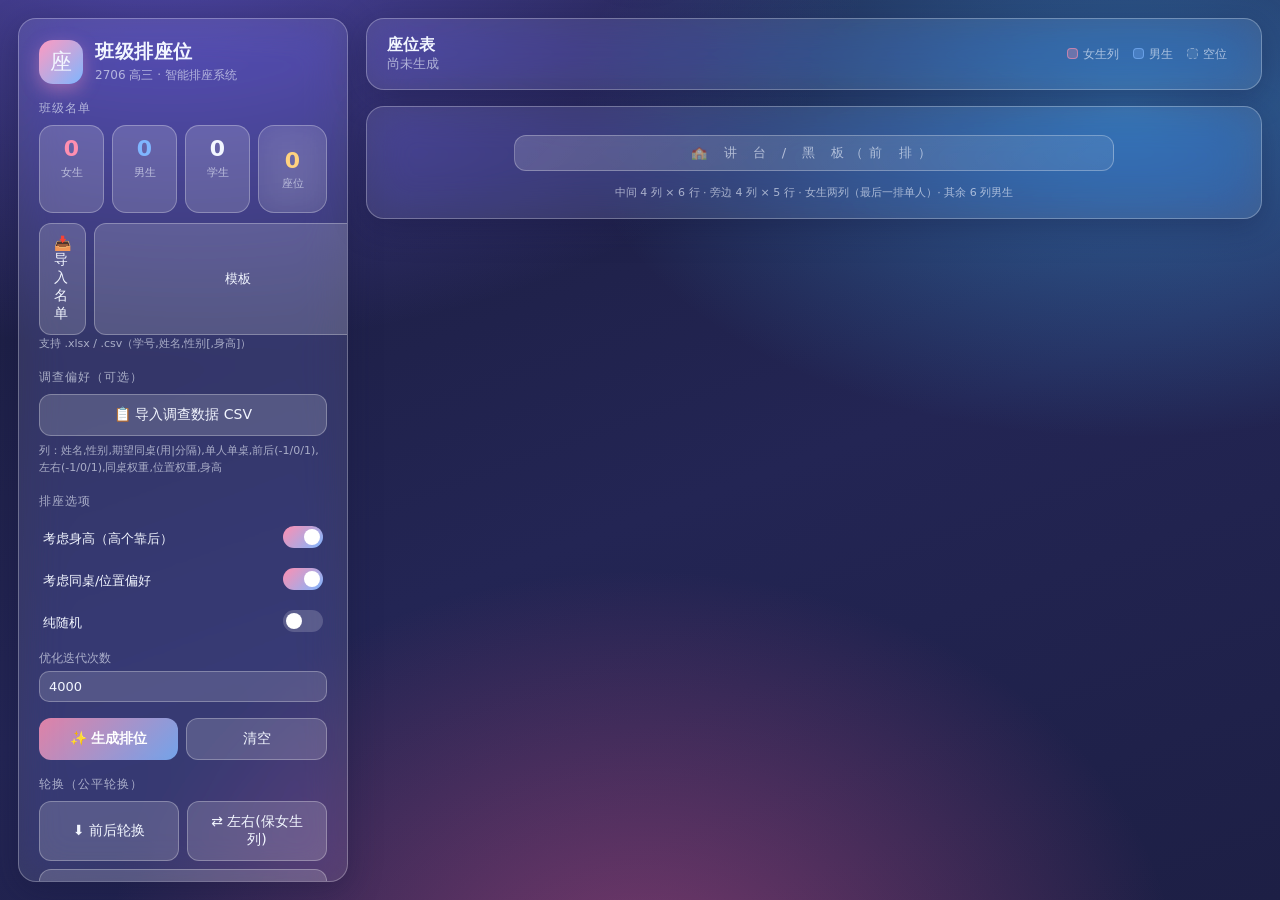
==== internal/seat/web/index.html @ 833dab7b "feat: 班级智能排座位系统 v1.0.0 - 内置2706高三44人名单（9女35男） - 布局：中间4列x6行 + 旁边4列x5行 = 44座，女生排中间两列(5+4最后一排单人)，其余6列男生" ====
<!DOCTYPE html>
<html lang="zh-CN">
<head>
<meta charset="UTF-8">
<meta name="viewport" content="width=device-width, initial-scale=1.0">
<title>班级排座位 · 2706 高三</title>
<style>
  :root{
    --glass: rgba(255,255,255,0.10);
    --glass-strong: rgba(255,255,255,0.16);
    --stroke: rgba(255,255,255,0.28);
    --ink: #f2f6ff;
    --ink-dim: rgba(240,245,255,0.62);
    --rose: #ff8fb0;
    --rose-soft: rgba(255,143,176,0.28);
    --blue: #7fb6ff;
    --blue-soft: rgba(127,182,255,0.26);
    --gold: #ffd27f;
    --radius: 18px;
    --shadow: 0 8px 32px rgba(20,20,60,0.35);
  }
  *{box-sizing:border-box; margin:0; padding:0;}
  html,body{height:100%;}
  body{
    font-family:"PingFang SC","Microsoft YaHei","Noto Sans SC",system-ui,sans-serif;
    color:var(--ink);
    min-height:100vh;
    background:
      radial-gradient(1200px 700px at 12% -8%, rgba(124,106,255,0.55), transparent 60%),
      radial-gradient(1000px 600px at 88% 12%, rgba(66,183,255,0.45), transparent 55%),
      radial-gradient(900px 700px at 50% 110%, rgba(255,96,160,0.40), transparent 60%),
      linear-gradient(160deg, #1a1c3c 0%, #232554 55%, #1d1f45 100%);
    background-attachment:fixed;
  }
  .glass{
    background:var(--glass);
    -webkit-backdrop-filter: blur(22px) saturate(1.4);
    backdrop-filter: blur(22px) saturate(1.4);
    border:1px solid var(--stroke);
    border-radius:var(--radius);
    box-shadow:var(--shadow);
  }
  .app{display:flex; gap:18px; padding:18px; max-width:1500px; margin:0 auto; min-height:100vh; align-items:flex-start;}
  /* ===== 左侧控制面板 ===== */
  .panel{width:330px; flex-shrink:0; padding:20px; position:sticky; top:18px; display:flex; flex-direction:column; gap:16px; max-height:calc(100vh - 36px); overflow-y:auto;}
  .panel::-webkit-scrollbar{width:6px;}
  .panel::-webkit-scrollbar-thumb{background:rgba(255,255,255,0.2); border-radius:3px;}
  .brand{display:flex; align-items:center; gap:12px;}
  .brand .logo{width:44px;height:44px;border-radius:14px;background:linear-gradient(135deg,#ff9ac0,#7fb6ff);display:flex;align-items:center;justify-content:center;font-size:22px;box-shadow:0 6px 18px rgba(255,150,190,0.4);}
  .brand h1{font-size:19px; font-weight:700; letter-spacing:.5px;}
  .brand p{font-size:12px; color:var(--ink-dim); margin-top:2px;}
  .sec-title{font-size:12px; color:var(--ink-dim); letter-spacing:1px; margin-bottom:8px; text-transform:uppercase;}
  .stat-row{display:flex; gap:8px;}
  .stat{flex:1; text-align:center; padding:10px 6px; border-radius:14px; background:var(--glass-strong); border:1px solid var(--stroke);}
  .stat b{display:block; font-size:22px; font-weight:700;}
  .stat span{font-size:11px; color:var(--ink-dim);}
  .stat.girl b{color:var(--rose);}
  .stat.boy b{color:var(--blue);}
  .stat.seat b{color:var(--gold);}
  .btn{
    display:inline-flex; align-items:center; justify-content:center; gap:6px;
    padding:11px 14px; border-radius:12px; border:1px solid var(--stroke);
    background:var(--glass-strong); color:var(--ink); font-size:14px; cursor:pointer;
    transition:transform .12s, background .2s; width:100%; font-family:inherit;
  }
  .btn:hover{background:rgba(255,255,255,0.24); transform:translateY(-1px);}
  .btn.primary{background:linear-gradient(135deg,rgba(255,143,176,.85),rgba(127,182,255,.85)); border:none; font-weight:600; color:#fff;}
  .btn.primary:hover{filter:brightness(1.08);}
  .btn.gold{background:linear-gradient(135deg,rgba(255,210,127,.8),rgba(255,150,120,.8)); border:none; color:#fff; font-weight:600;}
  .btn.small{padding:8px 10px; font-size:12.5px;}
  .btn-row{display:flex; gap:8px;}
  .btn-row .btn{flex:1;}
  .opt{display:flex; align-items:center; justify-content:space-between; padding:8px 4px; font-size:13px; color:var(--ink);}
  .switch{position:relative; width:40px; height:22px; flex-shrink:0;}
  .switch input{opacity:0; width:0; height:0;}
  .sl{position:absolute; cursor:pointer; inset:0; border-radius:22px; background:rgba(255,255,255,0.18); transition:.25s;}
  .sl:before{content:""; position:absolute; width:16px; height:16px; left:3px; top:3px; border-radius:50%; background:#fff; transition:.25s;}
  .switch input:checked + .sl{background:linear-gradient(135deg,#ff8fb0,#7fb6ff);}
  .switch input:checked + .sl:before{transform:translateX(18px);}
  input[type=number], select{
    background:rgba(255,255,255,0.14); border:1px solid var(--stroke); color:var(--ink);
    border-radius:10px; padding:7px 9px; font-size:13px; width:100%; font-family:inherit; outline:none;
  }
  input[type=number]:focus, select:focus{border-color:rgba(255,255,255,0.6);}
  label{font-size:12px; color:var(--ink-dim); display:block; margin-bottom:4px;}
  .collapse{border-top:1px dashed rgba(255,255,255,0.18); padding-top:12px;}
  .file-input{position:relative;}
  .file-input input[type=file]{position:absolute; inset:0; opacity:0; cursor:pointer;}
  .tip{font-size:11px; color:var(--ink-dim); line-height:1.6;}
  .toast{
    position:fixed; top:20px; left:50%; transform:translateX(-50%) translateY(-80px);
    background:var(--glass-strong); border:1px solid var(--stroke); color:var(--ink);
    padding:12px 22px; border-radius:14px; backdrop-filter:blur(18px); z-index:99;
    transition:transform .3s; font-size:14px; box-shadow:var(--shadow);
  }
  .toast.show{transform:translateX(-50%) translateY(0);}
  .toast.err{border-color:rgba(255,120,120,.7);}

  /* ===== 右侧座位区 ===== */
  .stage{flex:1; min-width:0; display:flex; flex-direction:column; gap:16px;}
  .stage-head{padding:16px 20px; display:flex; align-items:center; justify-content:space-between; flex-wrap:wrap; gap:10px;}
  .stage-head h2{font-size:16px; font-weight:600;}
  .stage-head .score{font-size:12.5px; color:var(--ink-dim);}
  .board{display:flex; justify-content:center; padding:10px 0;}
  .board-tag{
    width:70%; text-align:center; padding:8px; border-radius:12px;
    background:linear-gradient(135deg,rgba(255,255,255,0.16),rgba(255,255,255,0.08));
    border:1px solid var(--stroke); font-size:13px; letter-spacing:6px; color:var(--ink-dim);
  }
  .grid-wrap{padding:18px; overflow-x:auto;}
  .grid{display:grid; gap:14px; min-width:880px; margin:0 auto; justify-content:center;}
  .seat{
    min-height:88px; border-radius:16px; padding:10px 8px; text-align:center;
    display:flex; flex-direction:column; align-items:center; justify-content:center; gap:3px;
    border:1px solid var(--stroke); background:var(--glass);
    backdrop-filter:blur(16px); cursor:pointer; position:relative; transition:transform .12s, box-shadow .2s, border-color .2s;
    user-select:none;
  }
  .seat:hover{transform:translateY(-3px); box-shadow:0 10px 26px rgba(0,0,0,0.35);}
  .seat .nm{font-size:15px; font-weight:600;}
  .seat .sub{font-size:10.5px; color:var(--ink-dim);}
  .seat.girl{border-color:rgba(255,143,176,0.6); background:var(--rose-soft);}
  .seat.boy{border-color:rgba(127,182,255,0.6); background:var(--blue-soft);}
  .seat.empty{background:rgba(255,255,255,0.04); border-style:dashed; cursor:default;}
  .seat.empty .nm{color:rgba(255,255,255,0.18); font-weight:400;}
  .seat.middle::after{content:""; position:absolute; inset:3px; border:1px solid rgba(255,255,255,0.10); border-radius:13px; pointer-events:none;}
  .seat.selected{border-color:#fff; box-shadow:0 0 0 2px rgba(255,255,255,0.9), 0 10px 26px rgba(0,0,0,0.4); transform:translateY(-3px) scale(1.04);}
  .seat .fav{position:absolute; top:-7px; right:-7px; width:22px;height:22px;border-radius:50%;background:rgba(255,210,127,0.9); color:#3a2c12; font-size:11px; font-weight:700; display:none; align-items:center; justify-content:center; box-shadow:0 2px 8px rgba(0,0,0,0.3);}
  .seat.single .fav{display:flex;}
  .rowlabel{font-size:10.5px; color:rgba(255,255,255,0.35); text-align:center;}
  .front-note{font-size:11px; color:var(--ink-dim); text-align:center; margin-top:4px;}
  .legend{display:flex; gap:14px; align-items:center; font-size:12px; color:var(--ink-dim); flex-wrap:wrap;}
  .dot{display:inline-block; width:11px;height:11px;border-radius:4px; margin-right:5px; vertical-align:-1px;}
  .legend .g{background:var(--rose-soft); border:1px solid rgba(255,143,176,.6);}
  .legend .b{background:var(--blue-soft); border:1px solid rgba(127,182,255,.6);}
  .legend .m{background:rgba(255,255,255,0.08); border:1px dashed rgba(255,255,255,0.35);}
  /* 打印 */
  @media print{
    body{background:#fff !important; color:#111;}
    .panel,.toast,.btn,.no-print{display:none !important;}
    .seat{background:#fff !important; border:1px solid #999 !important; color:#111 !important; backdrop-filter:none;}
    .seat.girl{border-color:#e07090 !important;}
    .seat.boy{border-color:#6a9fe0 !important;}
    .grid{min-width:0;}
    .stage{width:100%;}
  }
  @media (max-width:1080px){ .app{flex-direction:column;} .panel{position:static; width:100%; max-height:none;} }
</style>
</head>
<body>
<div class="app">
  <!-- ===== 左侧面板 ===== -->
  <aside class="panel glass">
    <div class="brand">
      <div class="logo">座</div>
      <div>
        <h1>班级排座位</h1>
        <p>2706 高三 · 智能排座系统</p>
      </div>
    </div>

    <div>
      <div class="sec-title">班级名单</div>
      <div class="stat-row">
        <div class="stat girl"><b id="stGirls">0</b><span>女生</span></div>
        <div class="stat boy"><b id="stBoys">0</b><span>男生</span></div>
        <div class="stat"><b id="stTotal">0</b><span>学生</span></div>
        <div class="stat seat"><b id="stSeats">0</b><span>座位</span></div>
      </div>
      <div style="margin-top:10px;" class="btn-row">
        <div class="btn file-input" style="flex:1;">📥 导入名单<input type="file" id="fileRoster" accept=".xlsx,.csv"></div>
        <a class="btn small" style="flex:0 0 auto; text-decoration:none;" href="/api/export/roster-csv" download>模板</a>
      </div>
      <div class="tip">支持 .xlsx / .csv（学号,姓名,性别[,身高]）</div>
    </div>

    <div>
      <div class="sec-title">调查偏好（可选）</div>
      <div class="btn file-input">📋 导入调查数据 CSV<input type="file" id="fileSurvey" accept=".csv"></div>
      <div class="tip" style="margin-top:6px;">列：姓名,性别,期望同桌(用|分隔),单人单桌,前后(-1/0/1),左右(-1/0/1),同桌权重,位置权重,身高</div>
    </div>

    <div>
      <div class="sec-title">排座选项</div>
      <div class="opt"><span>考虑身高（高个靠后）</span>
        <label class="switch"><input type="checkbox" id="useHeight" checked><span class="sl"></span></label>
      </div>
      <div class="opt"><span>考虑同桌/位置偏好</span>
        <label class="switch"><input type="checkbox" id="usePref" checked><span class="sl"></span></label>
      </div>
      <div class="opt"><span>纯随机</span>
        <label class="switch"><input type="checkbox" id="randomize"><span class="sl"></span></label>
      </div>
      <div style="margin-top:6px;">
        <label>优化迭代次数</label>
        <input type="number" id="iterations" value="4000" min="100" step="100">
      </div>
    </div>

    <div class="btn-row">
      <button class="btn primary" id="btnArrange">✨ 生成排位</button>
      <button class="btn" id="btnClear">清空</button>
    </div>

    <div>
      <div class="sec-title">轮换（公平轮换）</div>
      <div class="btn-row">
        <button class="btn" id="btnRotRow">⬇ 前后轮换</button>
        <button class="btn" id="btnRotColKeep">⇄ 左右(保女生列)</button>
      </div>
      <div style="margin-top:8px;" class="btn-row">
        <button class="btn" id="btnRotColGroup">⤳ 左右大组轮换</button>
      </div>
    </div>

    <div class="collapse">
      <div class="sec-title">导出</div>
      <div class="btn-row">
        <a class="btn gold" href="/api/export/seat-csv" download>📄 导出 CSV</a>
        <button class="btn" onclick="window.print()">🖨 打印/存图</button>
      </div>
      <div class="tip" style="margin-top:8px;">提示：点击座位选中，再点另一个座位可手动互换；右上角 <span style="color:var(--gold)">单</span> 表示该生要求单人单桌。</div>
    </div>
  </aside>

  <!-- ===== 右侧座位区 ===== -->
  <main class="stage">
    <div class="stage-head glass">
      <div>
        <h2 id="stageTitle">座位表</h2>
        <div class="score" id="scoreBox">尚未生成</div>
      </div>
      <div class="legend">
        <span><i class="dot g"></i>女生列</span>
        <span><i class="dot b"></i>男生</span>
        <span><i class="dot m"></i>空位</span>
        <span id="layoutDesc" style="font-size:11.5px;"></span>
      </div>
    </div>
    <div class="grid-wrap glass">
      <div class="board no-print"><div class="board-tag">🏫 讲 台 / 黑 板（前 排）</div></div>
      <div class="grid" id="grid"></div>
      <div class="front-note">中间 4 列 × 6 行 · 旁边 4 列 × 5 行 · 女生两列（最后一排单人）· 其余 6 列男生</div>
    </div>
  </main>
</div>

<div class="toast" id="toast"></div>
<script>
const $ = id => document.getElementById(id);
let roster = [];
let layout = null;
let current = null;
let selected = null; // 当前选中的姓名

// ---- 提示 ----
let toastTimer = null;
function toast(msg, err=false){
  const t = $('toast');
  t.textContent = msg;
  t.className = 'toast show' + (err ? ' err' : '');
  clearTimeout(toastTimer);
  toastTimer = setTimeout(()=> t.className = 'toast', 2600);
}

// ---- 渲染 ----
function render(){
  if(!layout) return;
  const grid = $('grid');
  const rows = layout.rows, cols = layout.cols;
  grid.style.gridTemplateColumns = `repeat(${cols}, 1fr)`;
  grid.innerHTML = '';
  // 行标签
  for(let r=0;r<rows;r++){
    const tag = document.createElement('div');
    tag.className = 'rowlabel';
    tag.style.gridRow = r*2+1;
    tag.style.gridColumn = cols+1;
    // 使用单独布局
  }
  for(let r=0;r<rows;r++){
    for(let c=0;c<cols;c++){
      const cell = cellAt(r,c);
      const el = document.createElement('div');
      el.className = 'seat';
      if(cell && !cell.empty && cell.student){
        const st = cell.student;
        const isG = st.gender === '女';
        el.classList.add(isG?'girl':'boy');
        if(layout.middle_cols && layout.middle_cols.includes(c)) el.classList.add('middle');
        if(st.single_desk){ el.classList.add('single'); }
        const nm = document.createElement('div');
        nm.className = 'nm'; nm.textContent = st.name;
        const sub = document.createElement('div');
        sub.className = 'sub';
        const info = [];
        if(st.no) info.push('#'+st.no);
        info.push(isG?'女':'男');
        if(st.height) info.push(st.height+'cm');
        sub.textContent = info.join(' · ');
        const fav = document.createElement('div');
        fav.className = 'fav'; fav.textContent = '单';
        el.append(nm, sub, fav);
        // 期望同桌 top3 提示
        if(st.seatmate_pref && st.seatmate_pref.length){
          el.title = st.name + '（'+(isG?'女':'男')+'）\n期望同桌：' + st.seatmate_pref.slice(0,3).join('、');
        } else {
          el.title = st.name + '（'+(isG?'女':'男')+'）';
        }
        if(selected === st.name) el.classList.add('selected');
        el.addEventListener('click', ()=> onSeatClick(st.name, el));
      } else {
        el.classList.add('empty');
        if(layout.middle_cols && layout.middle_cols.includes(c)) el.classList.add('middle');
        const nm = document.createElement('div');
        nm.className = 'nm'; nm.textContent = '空';
        el.append(nm);
        el.addEventListener('click', ()=> onSeatClick(null, el));
      }
      grid.appendChild(el);
    }
  }
  // 统计
  let g=0,b=0;
  roster.forEach(s=> s.gender==='女'?g++:b++);
  $('stGirls').textContent = g;
  $('stBoys').textContent = b;
  $('stTotal').textContent = roster.length;
  $('stSeats').textContent = layout.seats || 44;
  $('layoutDesc').textContent = `中间${layout.middle_cols.length}列×${layout.rows}行 · 旁${layout.side_cols.length}列×${layout.side_rows}行`;
  if(current && current.score != null) $('scoreBox').textContent = '优化评分：' + current.score.toFixed(1);
}

function cellAt(r,c){
  if(!current) return null;
  for(const cell of current.grid){
    if(cell.seat.row === r && cell.seat.col === c) return cell;
  }
  return null;
}

function onSeatClick(name, el){
  if(name === null){ selected = null; render(); return; }
  if(!selected){ selected = name; render(); }
  else if(selected === name){ selected = null; render(); }
  else {
    // 交换
    swap(selected, name);
    selected = null;
  }
}

// ---- API ----
async function api(path, body, method='POST'){
  const opt = {method, headers:{'Content-Type':'application/json'}};
  if(body) opt.body = JSON.stringify(body);
  const res = await fetch(path, opt);
  return res.json();
}

async function arrange(){
  const body = {
    randomize: $('randomize').checked,
    use_height: $('useHeight').checked,
    use_pref: $('usePref').checked,
    iterations: parseInt($('iterations').value)||4000,
    layout
  };
  const d = await api('/api/arrange', body);
  if(d.ok){ current = d.room; render(); toast('已生成排位 ✓'); }
  else toast(d.error||'生成失败', true);
}

async function rotate(mode){
  const d = await api('/api/rotate', {mode});
  if(d.ok){ current = d.room; render(); toast('已轮换'); }
  else toast(d.error||'轮换失败', true);
}

async function swap(n1, n2){
  const d = await api('/api/swap', {name1:n1, name2:n2});
  if(d.ok){ current = d.room; render(); }
  else toast(d.error||'交换失败', true);
}

async function loadState(){
  const d = await (await fetch('/api/roster')).json();
  roster = d.students; layout = d.layout; current = d.current;
  layout.seats = d.seats;
  render();
}

// ---- 导入 ----
async function upload(file, path, label){
  const fd = new FormData();
  fd.append('file', file);
  fd.append('name', file.name);
  const res = await fetch(path, {method:'POST', body:fd});
  const d = await res.json();
  if(d.ok){ roster = d.students || roster; await loadState(); toast(label+'导入成功 ✓'); }
  else toast(d.error||label+'导入失败', true);
}

$('fileRoster').addEventListener('change', e=>{
  if(e.target.files[0]) upload(e.target.files[0], '/api/import', '名单');
  e.target.value='';
});
$('fileSurvey').addEventListener('change', e=>{
  if(e.target.files[0]) upload(e.target.files[0], '/api/import-survey', '调查');
  e.target.value='';
});
$('btnArrange').addEventListener('click', arrange);
$('btnClear').addEventListener('click', ()=>{ current=null; selected=null; render(); toast('已清空，重新生成即可'); });
$('btnRotRow').addEventListener('click', ()=> rotate('row'));
$('btnRotColKeep').addEventListener('click', ()=> rotate('colkeep'));
$('btnRotColGroup').addEventListener('click', ()=> rotate('colgroup'));
['useHeight','usePref','randomize'].forEach(id=>{
  $(id).addEventListener('change', ()=>{
    if(id==='randomize' && $(id).checked){ $('useHeight').checked=false; $('usePref').checked=false; }
  });
});

loadState();
</script>
</body>
</html>
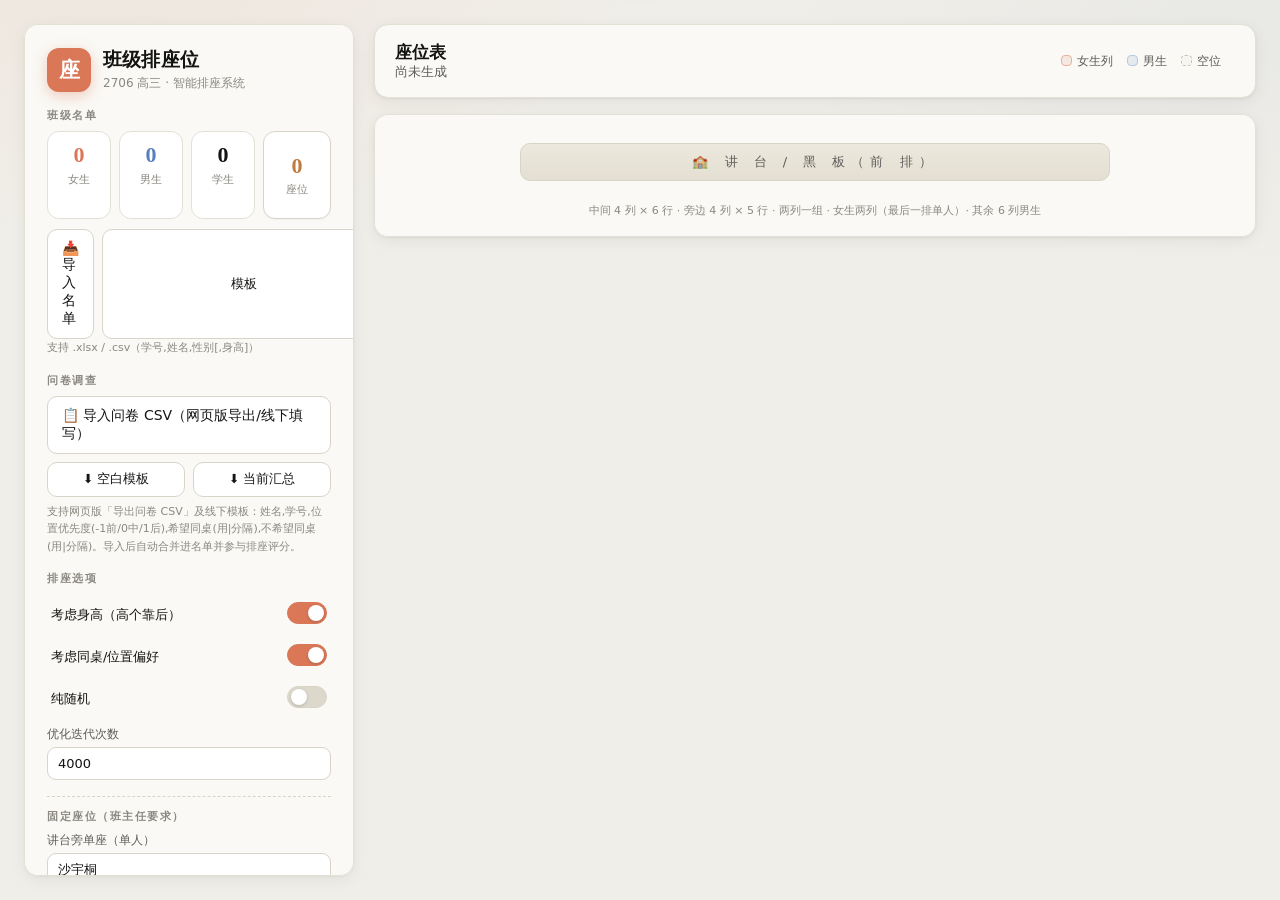
==== commit d3ba4300: "Add seat survey feature and refresh web UI with Claude-style theme - docs/app.js: Implement full stu" ====
--- a/internal/seat/web/index.html
+++ b/internal/seat/web/index.html
@@ -5,142 +5,241 @@
 <meta name="viewport" content="width=device-width, initial-scale=1.0">
 <title>班级排座位 · 2706 高三</title>
 <style>
+/* ============================================================
+   Claude 风格主题（Anthropic 官网设计语言）
+   暖米色纸感背景 · 陶土橙主色 · 衬线标题 + 人文无衬线正文
+   柔和卡片阴影 · 温润圆角 · 低饱和大地色系点缀
+   ============================================================ */
   :root{
-    --glass: rgba(255,255,255,0.10);
-    --glass-strong: rgba(255,255,255,0.16);
-    --stroke: rgba(255,255,255,0.28);
-    --ink: #f2f6ff;
-    --ink-dim: rgba(240,245,255,0.62);
-    --rose: #ff8fb0;
-    --rose-soft: rgba(255,143,176,0.28);
-    --blue: #7fb6ff;
-    --blue-soft: rgba(127,182,255,0.26);
-    --gold: #ffd27f;
-    --radius: 18px;
-    --shadow: 0 8px 32px rgba(20,20,60,0.35);
+    /* Anthropic 官方色板 */
+    --cl-cream:  #f0eee8;              /* 页面底色：暖米白 */
+    --cl-paper:  #faf9f5;              /* 卡片底色：纸白 */
+    --cl-white:  #ffffff;
+    --cl-dark:   #141413;              /* 墨色：近黑暖灰 */
+    --cl-gray:   #5e5d5a;              /* 次级文字 */
+    --cl-khaki:  #8a8880;              /* 三级文字 */
+    --cl-line:   #e3e0d6;              /* 分隔线 */
+    --cl-line-2: #d8d4c8;
+    --cl-coral:  #d97757;              /* 主色：Claude 标志性珊瑚/陶土橙 */
+    --cl-coral-d:#c25d3d;              /* 主色深态 */
+    --cl-coral-soft: rgba(217,119,87,0.10);
+    --cl-coral-ring: rgba(217,119,87,0.28);
+    --cl-blue:   #587fbf;              /* 点缀蓝（原 Ollie Blue） */
+    --cl-green:  #7f9d62;              /* 鼠尾草绿 */
+    --cl-orange: #eb925e;              /* 浅陶 */
+    --cl-khaki-b:#bcb4a4;
+    --cl-gold-bg:#fdf3e3;              /* 米黄提示底 */
+
+    /* 语义别名（沿用旧变量名，JS 无需改动） */
+    --glass: var(--cl-paper);          /* 旧毛玻璃面板 → 纸白卡片 */
+    --glass-strong: var(--cl-white);
+    --stroke: var(--cl-line);
+    --ink: var(--cl-dark);
+    --ink-dim: var(--cl-gray);
+    --rose: var(--cl-coral);           /* 女生 → 珊瑚 */
+    --rose-soft: rgba(217,119,87,0.12);
+    --blue: var(--cl-blue);            /* 男生 → 靛蓝 */
+    --blue-soft: rgba(88,127,191,0.12);
+    --gold: var(--cl-orange);
+    --radius: 14px;
+    --shadow: 0 1px 3px rgba(20,20,19,0.05), 0 4px 16px rgba(20,20,19,0.06);
+    --shadow-lg: 0 2px 6px rgba(20,20,19,0.06), 0 12px 32px rgba(20,20,19,0.10);
+    --serif: "Source Serif Pro","Noto Serif SC","Songti SC","STSong",Georgia,"Times New Roman",serif;
+    --sans:  "Helvetica Neue","PingFang SC","Microsoft YaHei","Noto Sans SC",system-ui,sans-serif;
   }
   *{box-sizing:border-box; margin:0; padding:0;}
   html,body{height:100%;}
   body{
-    font-family:"PingFang SC","Microsoft YaHei","Noto Sans SC",system-ui,sans-serif;
+    font-family:var(--sans);
     color:var(--ink);
     min-height:100vh;
     background:
-      radial-gradient(1200px 700px at 12% -8%, rgba(124,106,255,0.55), transparent 60%),
-      radial-gradient(1000px 600px at 88% 12%, rgba(66,183,255,0.45), transparent 55%),
-      radial-gradient(900px 700px at 50% 110%, rgba(255,96,160,0.40), transparent 60%),
-      linear-gradient(160deg, #1a1c3c 0%, #232554 55%, #1d1f45 100%);
+      radial-gradient(900px 480px at 8% -6%, rgba(217,119,87,0.07), transparent 60%),
+      radial-gradient(800px 420px at 96% 4%, rgba(88,127,191,0.05), transparent 55%),
+      var(--cl-cream);
     background-attachment:fixed;
-  }
+    -webkit-font-smoothing:antialiased;
+  }
+  /* 卡片：Claude 式柔和浮起 */
   .glass{
-    background:var(--glass);
-    -webkit-backdrop-filter: blur(22px) saturate(1.4);
-    backdrop-filter: blur(22px) saturate(1.4);
-    border:1px solid var(--stroke);
+    background:var(--cl-paper);
+    border:1px solid var(--cl-line);
     border-radius:var(--radius);
     box-shadow:var(--shadow);
   }
-  .app{display:flex; gap:18px; padding:18px; max-width:1500px; margin:0 auto; min-height:100vh; align-items:flex-start;}
-  /* ===== 左侧控制面板 ===== */
-  .panel{width:330px; flex-shrink:0; padding:20px; position:sticky; top:18px; display:flex; flex-direction:column; gap:16px; max-height:calc(100vh - 36px); overflow-y:auto;}
+  .app{display:flex; gap:20px; padding:24px; max-width:1500px; margin:0 auto; min-height:100vh; align-items:flex-start;}
+  .panel{width:330px; flex-shrink:0; padding:22px; position:sticky; top:24px; display:flex; flex-direction:column; gap:16px; max-height:calc(100vh - 48px); overflow-y:auto;}
   .panel::-webkit-scrollbar{width:6px;}
-  .panel::-webkit-scrollbar-thumb{background:rgba(255,255,255,0.2); border-radius:3px;}
+  .panel::-webkit-scrollbar-thumb{background:var(--cl-khaki-b); border-radius:3px;}
+  /* 品牌区 */
   .brand{display:flex; align-items:center; gap:12px;}
-  .brand .logo{width:44px;height:44px;border-radius:14px;background:linear-gradient(135deg,#ff9ac0,#7fb6ff);display:flex;align-items:center;justify-content:center;font-size:22px;box-shadow:0 6px 18px rgba(255,150,190,0.4);}
-  .brand h1{font-size:19px; font-weight:700; letter-spacing:.5px;}
-  .brand p{font-size:12px; color:var(--ink-dim); margin-top:2px;}
-  .sec-title{font-size:12px; color:var(--ink-dim); letter-spacing:1px; margin-bottom:8px; text-transform:uppercase;}
+  .brand .logo{width:44px;height:44px;border-radius:12px;background:var(--cl-coral);color:#fff;display:flex;align-items:center;justify-content:center;font-size:21px;font-family:var(--serif);font-weight:600;box-shadow:0 4px 14px rgba(217,119,87,0.35);}
+  .brand h1{font-size:19px; font-weight:600; letter-spacing:.2px; font-family:var(--serif); color:var(--cl-dark);}
+  .brand p{font-size:12px; color:var(--cl-khaki); margin-top:2px;}
+  .sec-title{font-size:11px; color:var(--cl-khaki); letter-spacing:1.5px; margin-bottom:8px; text-transform:uppercase; font-weight:600;}
+  /* 统计块 */
   .stat-row{display:flex; gap:8px;}
-  .stat{flex:1; text-align:center; padding:10px 6px; border-radius:14px; background:var(--glass-strong); border:1px solid var(--stroke);}
-  .stat b{display:block; font-size:22px; font-weight:700;}
-  .stat span{font-size:11px; color:var(--ink-dim);}
-  .stat.girl b{color:var(--rose);}
-  .stat.boy b{color:var(--blue);}
-  .stat.seat b{color:var(--gold);}
+  .stat{flex:1; text-align:center; padding:10px 6px; border-radius:12px; background:var(--cl-white); border:1px solid var(--cl-line);}
+  .stat b{display:block; font-size:22px; font-weight:700; font-family:var(--serif); color:var(--cl-dark);}
+  .stat span{font-size:11px; color:var(--cl-khaki);}
+  .stat.girl b{color:var(--cl-coral);}
+  .stat.boy b{color:var(--cl-blue);}
+  .stat.seat b{color:#c07a3d;}
+  /* 按钮：Claude 式圆润描边/实心 */
   .btn{
     display:inline-flex; align-items:center; justify-content:center; gap:6px;
-    padding:11px 14px; border-radius:12px; border:1px solid var(--stroke);
-    background:var(--glass-strong); color:var(--ink); font-size:14px; cursor:pointer;
-    transition:transform .12s, background .2s; width:100%; font-family:inherit;
-  }
-  .btn:hover{background:rgba(255,255,255,0.24); transform:translateY(-1px);}
-  .btn.primary{background:linear-gradient(135deg,rgba(255,143,176,.85),rgba(127,182,255,.85)); border:none; font-weight:600; color:#fff;}
-  .btn.primary:hover{filter:brightness(1.08);}
-  .btn.gold{background:linear-gradient(135deg,rgba(255,210,127,.8),rgba(255,150,120,.8)); border:none; color:#fff; font-weight:600;}
+    padding:10px 14px; border-radius:10px; border:1px solid var(--cl-line-2);
+    background:var(--cl-white); color:var(--cl-dark); font-size:14px; cursor:pointer;
+    transition:background .18s, border-color .18s, transform .12s, box-shadow .18s;
+    width:100%; font-family:inherit; font-weight:500;
+  }
+  .btn:hover{background:#f5f3ec; border-color:var(--cl-khaki-b); transform:translateY(-1px); box-shadow:0 2px 8px rgba(20,20,19,0.06);}
+  .btn:active{transform:translateY(0);}
+  .btn.primary{background:var(--cl-coral); border-color:var(--cl-coral); color:#fff; font-weight:600;}
+  .btn.primary:hover{background:var(--cl-coral-d); border-color:var(--cl-coral-d); box-shadow:0 4px 14px rgba(217,119,87,0.32);}
+  .btn.gold{background:#efe6d5; border-color:#e0d3ba; color:#6b5233; font-weight:600;}
+  .btn.gold:hover{background:#e8dcc6; box-shadow:0 2px 8px rgba(120,90,40,0.12);}
+  .btn.green{background:var(--cl-green); border-color:var(--cl-green); color:#fff; font-weight:600;}
+  .btn.green:hover{background:#6d8a53; box-shadow:0 4px 12px rgba(127,157,98,0.3);}
+  .btn.red{background:#c14b3f; border-color:#c14b3f; color:#fff; font-weight:600;}
+  .btn.red:hover{background:#a53c31; box-shadow:0 4px 12px rgba(193,75,63,0.3);}
   .btn.small{padding:8px 10px; font-size:12.5px;}
+  .btn.mini{padding:5px 9px; font-size:12px; width:auto;}
   .btn-row{display:flex; gap:8px;}
   .btn-row .btn{flex:1;}
+  /* 选项行与开关 */
   .opt{display:flex; align-items:center; justify-content:space-between; padding:8px 4px; font-size:13px; color:var(--ink);}
   .switch{position:relative; width:40px; height:22px; flex-shrink:0;}
   .switch input{opacity:0; width:0; height:0;}
-  .sl{position:absolute; cursor:pointer; inset:0; border-radius:22px; background:rgba(255,255,255,0.18); transition:.25s;}
-  .sl:before{content:""; position:absolute; width:16px; height:16px; left:3px; top:3px; border-radius:50%; background:#fff; transition:.25s;}
-  .switch input:checked + .sl{background:linear-gradient(135deg,#ff8fb0,#7fb6ff);}
-  .switch input:checked + .sl:before{transform:translateX(18px);}
-  input[type=number], select{
-    background:rgba(255,255,255,0.14); border:1px solid var(--stroke); color:var(--ink);
-    border-radius:10px; padding:7px 9px; font-size:13px; width:100%; font-family:inherit; outline:none;
-  }
-  input[type=number]:focus, select:focus{border-color:rgba(255,255,255,0.6);}
-  label{font-size:12px; color:var(--ink-dim); display:block; margin-bottom:4px;}
-  .collapse{border-top:1px dashed rgba(255,255,255,0.18); padding-top:12px;}
+  .sl{position:absolute; cursor:pointer; inset:0; border-radius:22px; background:#ddd8cc; border:1px solid var(--cl-line-2); transition:.25s;}
+  .sl:before{content:""; position:absolute; width:16px; height:16px; left:3px; top:2px; border-radius:50%; background:#fff; transition:.25s; box-shadow:0 1px 3px rgba(0,0,0,0.18);}
+  .switch input:checked + .sl{background:var(--cl-coral); border-color:var(--cl-coral);}
+  .switch input:checked + .sl:before{transform:translateX(17px);}
+  /* 输入控件 */
+  input[type=text], input[type=number], input[type=password], select, textarea{
+    background:var(--cl-white); border:1px solid var(--cl-line-2); color:var(--cl-dark);
+    border-radius:9px; padding:8px 10px; font-size:13px; width:100%; font-family:inherit; outline:none;
+    transition:border-color .18s, box-shadow .18s;
+  }
+  input:focus, select:focus, textarea:focus{border-color:var(--cl-coral); box-shadow:0 0 0 3px var(--cl-coral-ring);}
+  ::placeholder{color:var(--cl-khaki);}
+  label{font-size:12px; color:var(--cl-gray); display:block; margin-bottom:4px;}
+  .collapse{border-top:1px dashed var(--cl-line-2); padding-top:12px;}
   .file-input{position:relative;}
   .file-input input[type=file]{position:absolute; inset:0; opacity:0; cursor:pointer;}
-  .tip{font-size:11px; color:var(--ink-dim); line-height:1.6;}
+  .tip{font-size:11px; color:var(--cl-khaki); line-height:1.6;}
+  /* 同步状态 */
+  .sync-status{display:flex; align-items:center; gap:8px; font-size:12px; color:var(--cl-gray); padding:8px 10px; border-radius:10px; background:var(--cl-gold-bg); border:1px solid #eeddc0;}
+  .sync-status .dot-s{width:9px;height:9px;border-radius:50%;background:var(--cl-green); box-shadow:0 0 0 3px rgba(127,157,98,0.18); flex-shrink:0;}
+  .sync-status.off .dot-s{background:#c14b3f; box-shadow:0 0 0 3px rgba(193,75,63,0.18);}
+  /* Toast */
   .toast{
     position:fixed; top:20px; left:50%; transform:translateX(-50%) translateY(-80px);
-    background:var(--glass-strong); border:1px solid var(--stroke); color:var(--ink);
-    padding:12px 22px; border-radius:14px; backdrop-filter:blur(18px); z-index:99;
-    transition:transform .3s; font-size:14px; box-shadow:var(--shadow);
+    background:var(--cl-dark); border:1px solid #2c2b28; color:#f5f3ec;
+    padding:12px 22px; border-radius:12px; z-index:99;
+    transition:transform .3s ease; font-size:14px; box-shadow:var(--shadow-lg); max-width:90vw;
   }
   .toast.show{transform:translateX(-50%) translateY(0);}
-  .toast.err{border-color:rgba(255,120,120,.7);}
-
-  /* ===== 右侧座位区 ===== */
+  .toast.err{background:#7e3226; border-color:#93402f;}
+  /* 舞台区 */
   .stage{flex:1; min-width:0; display:flex; flex-direction:column; gap:16px;}
   .stage-head{padding:16px 20px; display:flex; align-items:center; justify-content:space-between; flex-wrap:wrap; gap:10px;}
-  .stage-head h2{font-size:16px; font-weight:600;}
-  .stage-head .score{font-size:12.5px; color:var(--ink-dim);}
-  .board{display:flex; justify-content:center; padding:10px 0;}
+  .stage-head h2{font-size:17px; font-weight:600; font-family:var(--serif); color:var(--cl-dark);}
+  .stage-head .score{font-size:12.5px; color:var(--cl-gray);}
+  .board{display:flex; justify-content:center; padding:10px 0 4px 0; gap:16px; flex-wrap:wrap;}
   .board-tag{
-    width:70%; text-align:center; padding:8px; border-radius:12px;
-    background:linear-gradient(135deg,rgba(255,255,255,0.16),rgba(255,255,255,0.08));
-    border:1px solid var(--stroke); font-size:13px; letter-spacing:6px; color:var(--ink-dim);
-  }
+    width:70%; text-align:center; padding:9px; border-radius:10px;
+    background:linear-gradient(180deg,#ece8dd,#e4dfd2);
+    border:1px solid var(--cl-line-2); font-size:13px; letter-spacing:6px; color:var(--cl-gray); font-weight:500;
+  }
+  /* 讲台护法位 */
+  .podium-area{display:flex; justify-content:flex-start; padding:4px 12px 8px 12px; gap:14px; align-items:stretch;}
+  .podium-seat{
+    min-width:120px; min-height:56px; border-radius:12px; padding:8px 14px; text-align:center;
+    display:flex; flex-direction:column; align-items:center; justify-content:center; gap:2px;
+    border:1px solid #e6c9a4; background:linear-gradient(180deg,#fdf3e3,#f9ead2);
+  }
+  .podium-seat .nm{font-size:14px; font-weight:700; color:#8a5a28;}
+  .podium-seat .sub{font-size:10.5px; color:#b08a55;}
+  .podium-empty{min-width:120px; min-height:56px; border-radius:12px; border:1px dashed #dfc8a8; display:flex; align-items:center; justify-content:center; font-size:12px; color:#c3a87e; background:#fcf8ef;}
+  /* 座位网格 */
   .grid-wrap{padding:18px; overflow-x:auto;}
-  .grid{display:grid; gap:14px; min-width:880px; margin:0 auto; justify-content:center;}
+  .grid{display:grid; gap:12px; min-width:880px; margin:0 auto; justify-content:center;}
   .seat{
-    min-height:88px; border-radius:16px; padding:10px 8px; text-align:center;
+    min-height:88px; border-radius:12px; padding:10px 8px; text-align:center;
     display:flex; flex-direction:column; align-items:center; justify-content:center; gap:3px;
-    border:1px solid var(--stroke); background:var(--glass);
-    backdrop-filter:blur(16px); cursor:pointer; position:relative; transition:transform .12s, box-shadow .2s, border-color .2s;
-    user-select:none;
-  }
-  .seat:hover{transform:translateY(-3px); box-shadow:0 10px 26px rgba(0,0,0,0.35);}
-  .seat .nm{font-size:15px; font-weight:600;}
-  .seat .sub{font-size:10.5px; color:var(--ink-dim);}
-  .seat.girl{border-color:rgba(255,143,176,0.6); background:var(--rose-soft);}
-  .seat.boy{border-color:rgba(127,182,255,0.6); background:var(--blue-soft);}
-  .seat.empty{background:rgba(255,255,255,0.04); border-style:dashed; cursor:default;}
-  .seat.empty .nm{color:rgba(255,255,255,0.18); font-weight:400;}
-  .seat.middle::after{content:""; position:absolute; inset:3px; border:1px solid rgba(255,255,255,0.10); border-radius:13px; pointer-events:none;}
-  .seat.selected{border-color:#fff; box-shadow:0 0 0 2px rgba(255,255,255,0.9), 0 10px 26px rgba(0,0,0,0.4); transform:translateY(-3px) scale(1.04);}
-  .seat .fav{position:absolute; top:-7px; right:-7px; width:22px;height:22px;border-radius:50%;background:rgba(255,210,127,0.9); color:#3a2c12; font-size:11px; font-weight:700; display:none; align-items:center; justify-content:center; box-shadow:0 2px 8px rgba(0,0,0,0.3);}
+    border:1px solid var(--cl-line-2); background:var(--cl-white);
+    cursor:pointer; position:relative; transition:transform .12s, box-shadow .2s, border-color .2s;
+    user-select:none; box-shadow:0 1px 2px rgba(20,20,19,0.04);
+  }
+  .seat:hover{transform:translateY(-2px); box-shadow:var(--shadow);}
+  .seat .nm{font-size:15px; font-weight:600; color:var(--cl-dark);}
+  .seat .sub{font-size:10.5px; color:var(--cl-khaki);}
+  .seat.girl{border-color:#e8b39c; background:var(--rose-soft);}
+  .seat.boy{border-color:#b5c8e4; background:var(--blue-soft);}
+  .seat.empty{background:#f7f5ef; border-style:dashed; transition:border-color .2s, background .2s, transform .2s;}
+  .seat.empty:hover{border-color:var(--cl-green); background:rgba(127,157,98,0.08); transform:translateY(-2px);}
+  .seat.empty .nm{color:#cdc8ba; font-weight:400;}
+  .seat.middle::after{content:""; position:absolute; inset:3px; border:1px solid rgba(20,20,19,0.06); border-radius:9px; pointer-events:none;}
+  .seat.selected{border-color:var(--cl-coral); box-shadow:0 0 0 2px var(--cl-coral), var(--shadow); transform:translateY(-2px) scale(1.03);}
+  .seat.me{border-color:var(--cl-green); box-shadow:0 0 0 2px rgba(127,157,98,0.8), var(--shadow);}
+  .seat.no-swap{opacity:.6; cursor:not-allowed;}
+  .seat .fav{position:absolute; top:-7px; right:-7px; width:22px;height:22px;border-radius:50%;background:var(--cl-coral); color:#fff; font-size:11px; font-weight:700; display:none; align-items:center; justify-content:center; box-shadow:0 2px 6px rgba(217,119,87,0.4);}
   .seat.single .fav{display:flex;}
-  .rowlabel{font-size:10.5px; color:rgba(255,255,255,0.35); text-align:center;}
-  .front-note{font-size:11px; color:var(--ink-dim); text-align:center; margin-top:4px;}
-  .legend{display:flex; gap:14px; align-items:center; font-size:12px; color:var(--ink-dim); flex-wrap:wrap;}
+  .seat.fixed-pair{border-color:#e0c08e; box-shadow:0 0 0 1px rgba(200,160,90,0.35) inset;}
+  .seat.guard{border-color:#e6c9a4; background:linear-gradient(180deg,#fdf3e3,#f9ead2);}
+  .seat.ban{border-color:#dba9a1;}
+  .front-note{font-size:11px; color:var(--cl-khaki); text-align:center; margin-top:6px;}
+  /* 图例 */
+  .legend{display:flex; gap:14px; align-items:center; font-size:12px; color:var(--cl-gray); flex-wrap:wrap;}
   .dot{display:inline-block; width:11px;height:11px;border-radius:4px; margin-right:5px; vertical-align:-1px;}
-  .legend .g{background:var(--rose-soft); border:1px solid rgba(255,143,176,.6);}
-  .legend .b{background:var(--blue-soft); border:1px solid rgba(127,182,255,.6);}
-  .legend .m{background:rgba(255,255,255,0.08); border:1px dashed rgba(255,255,255,0.35);}
-  /* 打印 */
+  .legend .g{background:var(--rose-soft); border:1px solid #e8b39c;}
+  .legend .b{background:var(--blue-soft); border:1px solid #b5c8e4;}
+  .legend .m{background:#f7f5ef; border:1px dashed #c9c3b4;}
+  .legend .k{background:#fdf3e3; border:1px solid #e6c9a4;}
+  /* 换座申请 */
+  .req-item{background:var(--cl-white); border:1px solid var(--cl-line); border-radius:12px; padding:10px 12px; margin-bottom:8px; box-shadow:0 1px 2px rgba(20,20,19,0.04);}
+  .req-item .who{font-size:13px; font-weight:600; color:var(--cl-dark);}
+  .req-item .meta{font-size:11px; color:var(--cl-khaki); margin:4px 0 8px;}
+  .req-item .btns{display:flex; gap:8px;}
+  .my-seat{display:flex; align-items:center; gap:10px; padding:10px 12px; border-radius:12px; background:#f2f5ee; border:1px solid #d5dec8; margin-bottom:6px;}
+  .my-seat .lb{font-size:12px; color:var(--cl-gray);}
+  .my-seat .nm{font-size:14px; font-weight:700; color:#57723f;}
+  /* 登录页 */
+  .login-wrap{min-height:100vh; display:flex; align-items:center; justify-content:center; padding:20px;}
+  .login-card{width:400px; max-width:94vw; padding:40px 34px; text-align:center;}
+  .login-card .logo{width:64px;height:64px;border-radius:18px;background:var(--cl-coral);color:#fff;display:flex;align-items:center;justify-content:center;font-size:30px;font-family:var(--serif);font-weight:600;margin:0 auto 16px;box-shadow:0 8px 22px rgba(217,119,87,0.35);}
+  .login-card h1{font-size:24px; margin-bottom:4px; font-family:var(--serif); font-weight:600;}
+  .login-card .sub{font-size:12.5px; color:var(--cl-khaki); margin-bottom:24px;}
+  .login-card .field{text-align:left; margin-bottom:14px;}
+  .login-card .field label{font-size:12.5px; color:var(--cl-gray); margin-bottom:6px;}
+  .login-card input{font-size:15px; padding:11px 13px;}
+  /* 用户条与角色标签 */
+  .user-chip{display:flex; align-items:center; justify-content:space-between; gap:10px; padding:10px 12px; border-radius:12px; background:var(--cl-white); border:1px solid var(--cl-line);}
+  .user-chip .u{font-size:13px; font-weight:600; color:var(--cl-dark);}
+  .user-chip .r{font-size:11px; color:var(--cl-khaki);}
+  .role-tag{display:inline-block; font-size:10.5px; padding:2px 9px; border-radius:20px; margin-left:6px; font-weight:500;}
+  .role-tag.stu{background:rgba(88,127,191,0.12); color:#41618f; border:1px solid #c4d3ea;}
+  .role-tag.tch{background:#fdf3e3; color:#9a6a28; border:1px solid #e6c9a4;}
+  .role-tag.adm{background:var(--cl-coral-soft); color:var(--cl-coral-d); border:1px solid #e8b39c;}
+  /* 名单 */
+  .roster-item{display:flex; align-items:center; gap:8px; padding:6px 4px; font-size:12.5px; border-bottom:1px solid var(--cl-line); color:var(--cl-dark);}
+  .roster-item .nm{flex:1; text-align:left;}
+  .roster-item .no{width:38px; color:var(--cl-khaki);}
+  .roster-item .g{width:22px;}
+  .roster-item .g.f{color:var(--cl-coral);}
+  .roster-item .g.m{color:var(--cl-blue);}
+  .hint-box{font-size:11.5px; color:var(--cl-gray); background:var(--cl-gold-bg); border:1px dashed #e2cfab; border-radius:10px; padding:9px 11px; line-height:1.7;}
+  /* 弹窗 */
+  .modal-mask{position:fixed; inset:0; background:rgba(20,20,19,0.35); backdrop-filter:blur(3px); z-index:200; display:flex; align-items:center; justify-content:center;}
+  .modal{width:380px; max-width:90vw; padding:26px 24px; text-align:center; background:var(--cl-paper); border:1px solid var(--cl-line); border-radius:16px; box-shadow:var(--shadow-lg);}
+  .modal .m-msg{font-size:15px; line-height:1.7; margin-bottom:20px; color:var(--cl-dark);}
+  .modal .m-btns{display:flex; gap:10px;}
+  .hide{display:none !important;}
   @media print{
     body{background:#fff !important; color:#111;}
-    .panel,.toast,.btn,.no-print{display:none !important;}
-    .seat{background:#fff !important; border:1px solid #999 !important; color:#111 !important; backdrop-filter:none;}
-    .seat.girl{border-color:#e07090 !important;}
-    .seat.boy{border-color:#6a9fe0 !important;}
+    .panel,.toast,.btn,.no-print,.sync-status{display:none !important;}
+    .seat{background:#fff !important; border:1px solid #999 !important; color:#111 !important;}
     .grid{min-width:0;}
     .stage{width:100%;}
   }
@@ -175,9 +274,13 @@
     </div>
 
     <div>
-      <div class="sec-title">调查偏好（可选）</div>
-      <div class="btn file-input">📋 导入调查数据 CSV<input type="file" id="fileSurvey" accept=".csv"></div>
-      <div class="tip" style="margin-top:6px;">列：姓名,性别,期望同桌(用|分隔),单人单桌,前后(-1/0/1),左右(-1/0/1),同桌权重,位置权重,身高</div>
+      <div class="sec-title">问卷调查</div>
+      <div class="btn file-input">📋 导入问卷 CSV（网页版导出/线下填写）<input type="file" id="fileSurvey" accept=".csv"></div>
+      <div style="display:flex; gap:8px; margin-top:8px;">
+        <a class="btn small" style="flex:1; text-decoration:none;" href="/api/export/survey-template-csv" download>⬇ 空白模板</a>
+        <a class="btn small" style="flex:1; text-decoration:none;" href="/api/export/survey-summary-csv" download>⬇ 当前汇总</a>
+      </div>
+      <div class="tip" style="margin-top:6px;">支持网页版「导出问卷 CSV」及线下模板：姓名,学号,位置优先度(-1前/0中/1后),希望同桌(用|分隔),不希望同桌(用|分隔)。导入后自动合并进名单并参与排座评分。</div>
     </div>
 
     <div>
@@ -195,6 +298,23 @@
         <label>优化迭代次数</label>
         <input type="number" id="iterations" value="4000" min="100" step="100">
       </div>
+    </div>
+
+    <div class="collapse">
+      <div class="sec-title">固定座位（班主任要求）</div>
+      <div style="margin-top:4px;">
+        <label>讲台旁单座（单人）</label>
+        <input type="text" id="fixPodium" value="沙宇桐" placeholder="学生姓名">
+      </div>
+      <div style="margin-top:8px;">
+        <label>固定同桌（成对，逗号分隔）</label>
+        <input type="text" id="fixPairs" value="杨天雪,徐雨辰" placeholder="杨天雪,徐雨辰">
+      </div>
+      <div style="margin-top:8px;">
+        <label>单人单座（逗号分隔）</label>
+        <input type="text" id="fixAlone" value="张千慧" placeholder="张千慧">
+      </div>
+      <div class="tip" style="margin-top:6px;">讲台旁学生坐在讲台侧单座；固定同桌必须相邻；单人单座同桌位留空。</div>
     </div>
 
     <div class="btn-row">
@@ -239,8 +359,9 @@
     </div>
     <div class="grid-wrap glass">
       <div class="board no-print"><div class="board-tag">🏫 讲 台 / 黑 板（前 排）</div></div>
+      <div id="podiumArea" class="podium-area no-print"></div>
       <div class="grid" id="grid"></div>
-      <div class="front-note">中间 4 列 × 6 行 · 旁边 4 列 × 5 行 · 女生两列（最后一排单人）· 其余 6 列男生</div>
+      <div class="front-note">中间 4 列 × 6 行 · 旁边 4 列 × 5 行 · 两列一组 · 女生两列（最后一排单人）· 其余 6 列男生</div>
     </div>
   </main>
 </div>
@@ -270,13 +391,22 @@
   const rows = layout.rows, cols = layout.cols;
   grid.style.gridTemplateColumns = `repeat(${cols}, 1fr)`;
   grid.innerHTML = '';
-  // 行标签
-  for(let r=0;r<rows;r++){
-    const tag = document.createElement('div');
-    tag.className = 'rowlabel';
-    tag.style.gridRow = r*2+1;
-    tag.style.gridColumn = cols+1;
-    // 使用单独布局
+  // 讲台旁单座
+  const pa = $('podiumArea');
+  if(pa){
+    pa.innerHTML = '';
+    if(current && current.podium && current.podium.length){
+      for(const pc of current.podium){
+        if(pc.student){
+          const pe = document.createElement('div');
+          pe.className = 'podium-seat glass';
+          const nm = document.createElement('div'); nm.className='nm'; nm.textContent = pc.student.name;
+          const sub = document.createElement('div'); sub.className='sub'; sub.textContent = '讲台旁 · 单人单座';
+          pe.append(nm, sub);
+          pa.appendChild(pe);
+        }
+      }
+    }
   }
   for(let r=0;r<rows;r++){
     for(let c=0;c<cols;c++){
@@ -288,7 +418,10 @@
         const isG = st.gender === '女';
         el.classList.add(isG?'girl':'boy');
         if(layout.middle_cols && layout.middle_cols.includes(c)) el.classList.add('middle');
-        if(st.single_desk){ el.classList.add('single'); }
+        // 固定标记：同桌/单人
+        const fx = fixedInfo(st.name);
+        if(st.single_desk || fx.alone){ el.classList.add('single'); }
+        if(fx.pair){ el.classList.add('fixed-pair'); }
         const nm = document.createElement('div');
         nm.className = 'nm'; nm.textContent = st.name;
         const sub = document.createElement('div');
@@ -299,7 +432,8 @@
         if(st.height) info.push(st.height+'cm');
         sub.textContent = info.join(' · ');
         const fav = document.createElement('div');
-        fav.className = 'fav'; fav.textContent = '单';
+        fav.className = 'fav'; fav.textContent = fx.pair ? '同' : '单';
+        if(!st.single_desk && !fx.alone && !fx.pair) fav.style.display='none';
         el.append(nm, sub, fav);
         // 期望同桌 top3 提示
         if(st.seatmate_pref && st.seatmate_pref.length){
@@ -331,6 +465,14 @@
   if(current && current.score != null) $('scoreBox').textContent = '优化评分：' + current.score.toFixed(1);
 }
 
+function fixedInfo(name){
+  const f = (layout && layout.fixed) || {};
+  return {
+    pair: (f.fixed_pairs||[]).some(p=>p.includes(name)),
+    alone: (f.alone||[]).includes(name)
+  };
+}
+
 function cellAt(r,c){
   if(!current) return null;
   for(const cell of current.grid){
@@ -359,12 +501,19 @@
 }
 
 async function arrange(){
+  const layout2 = JSON.parse(JSON.stringify(layout));
+  layout2.fixed = {
+    podium_seat: $('fixPodium').value.trim(),
+    fixed_pairs: $('fixPairs').value.split(/[,，]/).map(s=>s.trim()).filter(s=>s).length>=2
+      ? [ $('fixPairs').value.split(/[,，]/).map(s=>s.trim()).filter(s=>s).slice(0,2) ] : [],
+    alone: $('fixAlone').value.split(/[,，]/).map(s=>s.trim()).filter(s=>s)
+  };
   const body = {
     randomize: $('randomize').checked,
     use_height: $('useHeight').checked,
     use_pref: $('usePref').checked,
     iterations: parseInt($('iterations').value)||4000,
-    layout
+    layout: layout2
   };
   const d = await api('/api/arrange', body);
   if(d.ok){ current = d.room; render(); toast('已生成排位 ✓'); }
